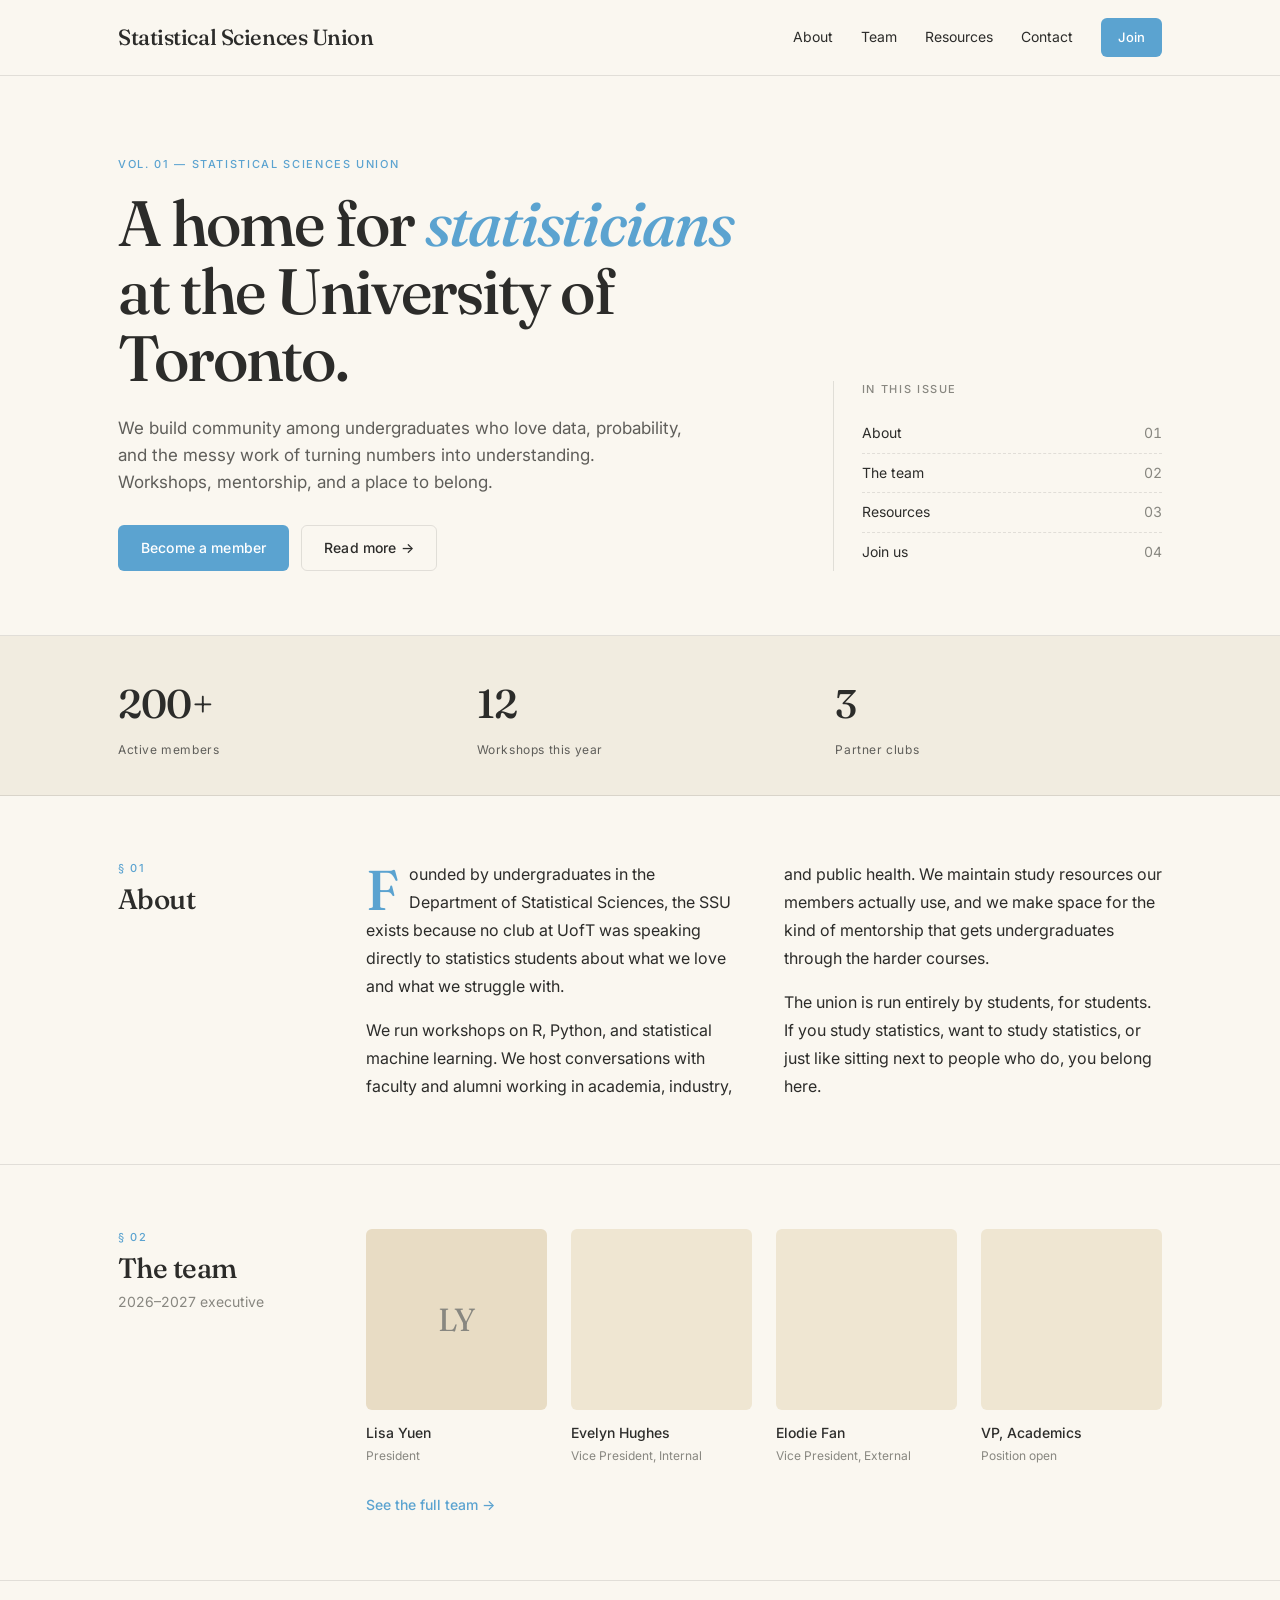
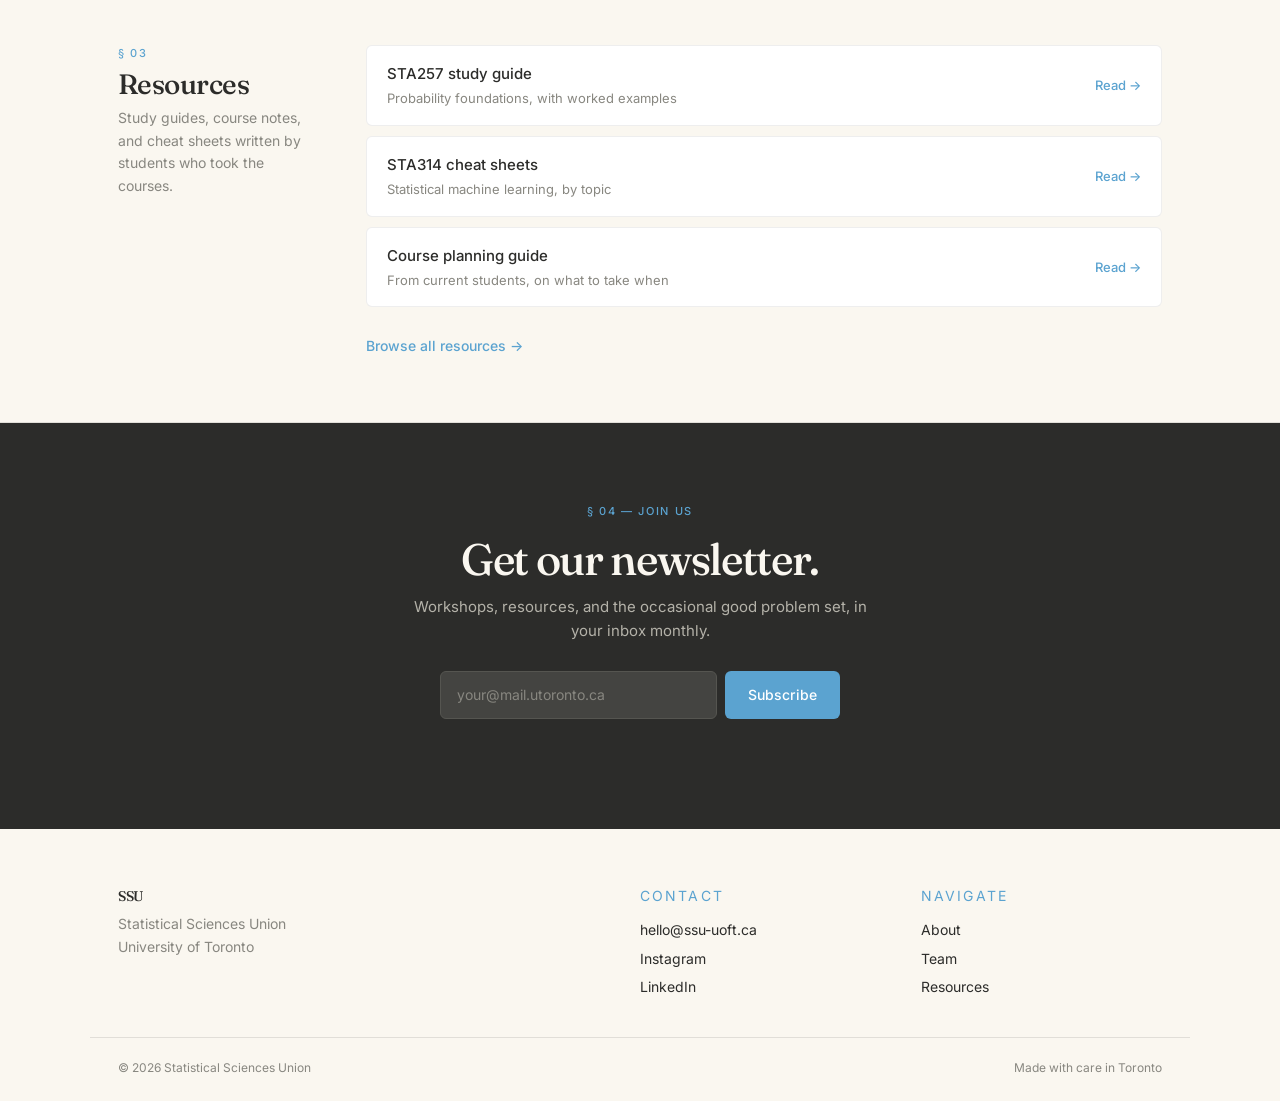
==== index.html @ 12950212 "Website layout draft" ====
<!DOCTYPE html>
<html lang="en">
<head>
  <meta charset="UTF-8" />
  <meta name="viewport" content="width=device-width, initial-scale=1.0" />
  <meta name="description" content="Statistical Sciences Union at the University of Toronto" />
  <title>SSU · Statistical Sciences Union at UofT</title>
  <link rel="preconnect" href="https://fonts.googleapis.com" />
  <link rel="preconnect" href="https://fonts.gstatic.com" crossorigin />
  <link href="https://fonts.googleapis.com/css2?family=Fraunces:opsz,wght,SOFT@9..144,400;9..144,500;9..144,400..500&family=Inter:wght@400;500&display=swap" rel="stylesheet" />
  <link rel="stylesheet" href="assets/css/main.css" />
</head>
<body>

  <header class="masthead">
    <div class="container masthead__inner">
      <a href="/" class="masthead__logo">
        <span class="logo-mark">Statistical Sciences Union</span>
      </a>
      <nav class="masthead__nav" aria-label="Primary">
        <a href="#about">About</a>
        <a href="pages/team.html">Team</a>
        <a href="pages/resources.html">Resources</a>
        <a href="#contact">Contact</a>
        <a href="#join" class="btn btn--primary">Join</a>
      </nav>
      <button class="masthead__menu" aria-label="Open menu" aria-expanded="false" id="menuToggle">
        <span></span><span></span><span></span>
      </button>
    </div>
  </header>

  <main>

    <section class="hero">
      <div class="container hero__inner">
        <div class="hero__main">
          <p class="eyebrow">Vol. 01 &mdash; Statistical Sciences Union</p>
          <h1 class="display">
            A home for <em>statisticians</em> at the University of Toronto.
          </h1>
          <p class="lede">
            We build community among undergraduates who love data, probability, and the messy work of turning numbers into understanding. Workshops, mentorship, and a place to belong.
          </p>
          <div class="hero__actions">
            <a href="#join" class="btn btn--primary">Become a member</a>
            <a href="#about" class="btn btn--ghost">Read more &rarr;</a>
          </div>
        </div>
        <aside class="hero__toc" aria-label="Table of contents">
          <p class="eyebrow eyebrow--muted">In this issue</p>
          <ol class="toc">
            <li><a href="#about"><span>About</span><span class="toc__num">01</span></a></li>
            <li><a href="pages/team.html"><span>The team</span><span class="toc__num">02</span></a></li>
            <li><a href="pages/resources.html"><span>Resources</span><span class="toc__num">03</span></a></li>
            <li><a href="#join"><span>Join us</span><span class="toc__num">04</span></a></li>
          </ol>
        </aside>
      </div>
    </section>

    <section class="stats">
      <div class="container stats__grid">
        <div class="stat">
          <p class="stat__num">200+</p>
          <p class="stat__label">Active members</p>
        </div>
        <div class="stat">
          <p class="stat__num">12</p>
          <p class="stat__label">Workshops this year</p>
        </div>
        <div class="stat">
          <p class="stat__num">3</p>
          <p class="stat__label">Partner clubs</p>
        </div>
      </div>
    </section>

    <section class="article" id="about">
      <div class="container article__grid">
        <header class="article__header">
          <p class="section-num">&sect; 01</p>
          <h2 class="section-title">About</h2>
        </header>
        <div class="article__body prose">
          <p class="dropcap">
            Founded by undergraduates in the Department of Statistical Sciences, the SSU exists because no club at UofT was speaking directly to statistics students about what we love and what we struggle with.
          </p>
          <p>
            We run workshops on R, Python, and statistical machine learning. We host conversations with faculty and alumni working in academia, industry, and public health. We maintain study resources our members actually use, and we make space for the kind of mentorship that gets undergraduates through the harder courses.
          </p>
          <p>
            The union is run entirely by students, for students. If you study statistics, want to study statistics, or just like sitting next to people who do, you belong here.
          </p>
        </div>
      </div>
    </section>

    <section class="article" id="team">
      <div class="container article__grid">
        <header class="article__header">
          <p class="section-num">&sect; 02</p>
          <h2 class="section-title">The team</h2>
          <p class="section-caption">2026&ndash;2027 executive</p>
        </header>
        <div class="article__body">
          <div class="team-grid">
            <figure class="member">
              <div class="member__portrait member__portrait--placeholder" aria-hidden="true">LY</div>
              <figcaption>
                <p class="member__name">Lisa Yuen</p>
                <p class="member__role">President</p>
              </figcaption>
            </figure>
            <figure class="member">
              <div class="member__portrait member__portrait--empty" aria-hidden="true"></div>
              <figcaption>
                <p class="member__name">Evelyn Hughes</p>
                <p class="member__role">Vice President, Internal</p>
              </figcaption>
            </figure>
            <figure class="member">
              <div class="member__portrait member__portrait--empty" aria-hidden="true"></div>
              <figcaption>
                <p class="member__name">Elodie Fan</p>
                <p class="member__role">Vice President, External</p>
              </figcaption>
            </figure>
            <figure class="member">
              <div class="member__portrait member__portrait--empty" aria-hidden="true"></div>
              <figcaption>
                <p class="member__name">VP, Academics</p>
                <p class="member__role">Position open</p>
              </figcaption>
            </figure>
          </div>
          <p class="see-all"><a href="pages/team.html">See the full team &rarr;</a></p>
        </div>
      </div>
    </section>

    <section class="article" id="resources">
      <div class="container article__grid">
        <header class="article__header">
          <p class="section-num">&sect; 03</p>
          <h2 class="section-title">Resources</h2>
          <p class="section-caption">Study guides, course notes, and cheat sheets written by students who took the courses.</p>
        </header>
        <div class="article__body">
          <ul class="resource-list">
            <li class="resource">
              <div>
                <p class="resource__title">STA257 study guide</p>
                <p class="resource__desc">Probability foundations, with worked examples</p>
              </div>
              <a href="#" class="resource__cta">Read &rarr;</a>
            </li>
            <li class="resource">
              <div>
                <p class="resource__title">STA314 cheat sheets</p>
                <p class="resource__desc">Statistical machine learning, by topic</p>
              </div>
              <a href="#" class="resource__cta">Read &rarr;</a>
            </li>
            <li class="resource">
              <div>
                <p class="resource__title">Course planning guide</p>
                <p class="resource__desc">From current students, on what to take when</p>
              </div>
              <a href="#" class="resource__cta">Read &rarr;</a>
            </li>
          </ul>
          <p class="see-all"><a href="pages/resources.html">Browse all resources &rarr;</a></p>
        </div>
      </div>
    </section>

    <section class="join" id="join">
      <div class="container join__inner">
        <p class="eyebrow eyebrow--accent">&sect; 04 &mdash; Join us</p>
        <h2 class="join__title">Get our newsletter.</h2>
        <p class="join__lede">
          Workshops, resources, and the occasional good problem set, in your inbox monthly.
        </p>
        <form class="join__form" id="joinForm" novalidate>
          <label for="email" class="sr-only">Email address</label>
          <input
            type="email"
            id="email"
            name="email"
            placeholder="your@mail.utoronto.ca"
            required
          />
          <button type="submit" class="btn btn--primary">Subscribe</button>
        </form>
        <p class="join__note" id="joinNote" role="status"></p>
      </div>
    </section>

  </main>

  <footer class="footer" id="contact">
    <div class="container footer__inner">
      <div class="footer__col">
        <p class="logo-mark logo-mark--footer">SSU</p>
        <p class="footer__about">
          Statistical Sciences Union<br />
          University of Toronto
        </p>
      </div>
      <div class="footer__col">
        <p class="footer__label">Contact</p>
        <p><a href="mailto:hello@ssu-uoft.ca">hello@ssu-uoft.ca</a></p>
        <p><a href="https://instagram.com">Instagram</a></p>
        <p><a href="https://linkedin.com">LinkedIn</a></p>
      </div>
      <div class="footer__col">
        <p class="footer__label">Navigate</p>
        <p><a href="#about">About</a></p>
        <p><a href="#team">Team</a></p>
        <p><a href="#resources">Resources</a></p>
      </div>
    </div>
    <div class="container footer__base">
      <span>&copy; 2026 Statistical Sciences Union</span>
      <span>Made with care in Toronto</span>
    </div>
  </footer>

  <script src="assets/js/main.js"></script>
</body>
</html>
---- assets/css/main.css ----
/* =========================================================
   SSU · Statistical Sciences Union
   Editorial design system
   ========================================================= */

/* ---------- Design tokens ---------- */
:root {
  /* Colors */
  --paper: #FAF7F0;
  --paper-warm: #F1ECE0;
  --ink: #2C2C2A;
  --ink-soft: #5F5E5A;
  --ink-mute: #888780;
  --rule: rgba(44, 44, 42, 0.12);
  --rule-soft: rgba(44, 44, 42, 0.08);
  --accent: #5BA3D0;
  --accent-deep: #2F7BAB;
  --card: #FFFFFF;

  /* Type */
  --font-serif: "Fraunces", "Iowan Old Style", Georgia, serif;
  --font-sans: "Inter", -apple-system, BlinkMacSystemFont, "Segoe UI", sans-serif;

  /* Layout */
  --container: 1100px;
  --container-pad: 28px;
  --radius: 6px;

  /* Motion */
  --ease: cubic-bezier(0.2, 0.7, 0.2, 1);
}

/* ---------- Reset ---------- */
*, *::before, *::after { box-sizing: border-box; }
html { scroll-behavior: smooth; }
body {
  margin: 0;
  font-family: var(--font-sans);
  font-size: 16px;
  line-height: 1.6;
  color: var(--ink);
  background: var(--paper);
  -webkit-font-smoothing: antialiased;
  text-rendering: optimizeLegibility;
}
img { max-width: 100%; display: block; }
a { color: inherit; text-decoration: none; }
button { font: inherit; cursor: pointer; }

.sr-only {
  position: absolute;
  width: 1px; height: 1px;
  padding: 0; margin: -1px;
  overflow: hidden;
  clip: rect(0, 0, 0, 0);
  border: 0;
}

/* ---------- Layout ---------- */
.container {
  max-width: var(--container);
  margin: 0 auto;
  padding: 0 var(--container-pad);
}

/* ---------- Typography ---------- */
h1, h2, h3 {
  font-family: var(--font-serif);
  font-weight: 500;
  letter-spacing: -0.02em;
  margin: 0;
  color: var(--ink);
}

.display {
  font-size: clamp(40px, 6vw, 64px);
  line-height: 1.05;
  letter-spacing: -0.03em;
  margin: 0 0 24px;
}
.display em {
  font-style: italic;
  color: var(--accent);
  font-feature-settings: "ss01";
}

.lede {
  font-size: 17px;
  line-height: 1.6;
  color: var(--ink-soft);
  max-width: 52ch;
  margin: 0 0 28px;
}

.eyebrow {
  font-family: var(--font-sans);
  font-size: 11px;
  font-weight: 500;
  letter-spacing: 0.15em;
  text-transform: uppercase;
  color: var(--accent);
  margin: 0 0 16px;
}
.eyebrow--muted { color: var(--ink-mute); }
.eyebrow--accent { color: var(--accent); }

.section-num {
  font-family: var(--font-sans);
  font-size: 11px;
  font-weight: 500;
  letter-spacing: 0.15em;
  text-transform: uppercase;
  color: var(--accent);
  margin: 0 0 6px;
}

.section-title {
  font-size: 28px;
  line-height: 1.1;
  margin: 0 0 8px;
}

.section-caption {
  font-size: 14px;
  color: var(--ink-mute);
  margin: 8px 0 0;
  max-width: 28ch;
}

/* ---------- Buttons ---------- */
.btn {
  display: inline-block;
  font-family: var(--font-sans);
  font-size: 14px;
  font-weight: 500;
  padding: 11px 22px;
  border-radius: var(--radius);
  transition: background 0.2s var(--ease), color 0.2s var(--ease), transform 0.2s var(--ease);
  border: 1px solid transparent;
  letter-spacing: 0.01em;
}
.btn--primary {
  background: var(--accent);
  color: #fff;
}
.btn--primary:hover { background: var(--accent-deep); }
.btn--ghost {
  background: transparent;
  color: var(--ink);
  border-color: var(--rule);
}
.btn--ghost:hover { background: var(--paper-warm); }

/* ---------- Masthead ---------- */
.masthead {
  position: sticky;
  top: 0;
  z-index: 50;
  background: var(--paper);
  border-bottom: 1px solid var(--rule);
  backdrop-filter: blur(6px);
}
.masthead__inner {
  display: flex;
  justify-content: space-between;
  align-items: center;
  padding-top: 18px;
  padding-bottom: 18px;
}
.masthead__logo {
  display: flex;
  align-items: baseline;
  gap: 10px;
}
.logo-mark {
  font-family: var(--font-serif);
  font-size: 22px;
  font-weight: 500;
  letter-spacing: -0.02em;
  color: var(--ink);
}
.logo-tag {
  font-size: 10px;
  letter-spacing: 0.2em;
  text-transform: uppercase;
  color: var(--ink-mute);
}
.masthead__nav {
  display: flex;
  align-items: center;
  gap: 28px;
  font-size: 14px;
}
.masthead__nav a:not(.btn) {
  position: relative;
  padding: 4px 0;
}
.masthead__nav a:not(.btn)::after {
  content: "";
  position: absolute;
  left: 0; right: 0; bottom: -2px;
  height: 1px;
  background: var(--accent);
  transform: scaleX(0);
  transform-origin: left;
  transition: transform 0.3s var(--ease);
}
.masthead__nav a:not(.btn):hover::after { transform: scaleX(1); }
.masthead__nav .btn { padding: 8px 16px; font-size: 13px; }

.masthead__menu {
  display: none;
  background: transparent;
  border: none;
  padding: 8px;
  flex-direction: column;
  gap: 5px;
}
.masthead__menu span {
  display: block;
  width: 22px; height: 1.5px;
  background: var(--ink);
}

/* ---------- Hero ---------- */
.hero {
  padding: 80px 0 64px;
  border-bottom: 1px solid var(--rule);
}
.hero__inner {
  display: grid;
  grid-template-columns: 2fr 1fr;
  gap: 56px;
  align-items: end;
}
.hero__actions {
  display: flex;
  gap: 12px;
  flex-wrap: wrap;
}
.hero__toc {
  border-left: 1px solid var(--rule);
  padding-left: 28px;
}
.toc {
  list-style: none;
  margin: 0; padding: 0;
  font-size: 14px;
}
.toc li a {
  display: flex;
  justify-content: space-between;
  padding: 8px 0;
  border-bottom: 1px dashed var(--rule);
  transition: color 0.2s var(--ease);
}
.toc li:last-child a { border-bottom: none; }
.toc li a:hover { color: var(--accent); }
.toc__num { color: var(--ink-mute); font-variant-numeric: tabular-nums; }

/* ---------- Stats strip ---------- */
.stats {
  background: var(--paper-warm);
  border-bottom: 1px solid var(--rule);
}
.stats__grid {
  display: grid;
  grid-template-columns: repeat(3, 1fr);
  gap: 32px;
  padding-top: 36px;
  padding-bottom: 36px;
}
.stat__num {
  font-family: var(--font-serif);
  font-size: 40px;
  font-weight: 500;
  margin: 0 0 4px;
  letter-spacing: -0.02em;
  color: var(--ink);
}
.stat__label {
  font-size: 12px;
  letter-spacing: 0.05em;
  color: var(--ink-soft);
  margin: 0;
}

/* ---------- Article sections ---------- */
.article {
  padding: 64px 0;
  border-bottom: 1px solid var(--rule);
}
.article__grid {
  display: grid;
  grid-template-columns: 200px 1fr;
  gap: 48px;
  align-items: start;
}
.article__header {
  position: sticky;
  top: 100px;
}

/* Prose */
.prose {
  font-size: 16px;
  line-height: 1.75;
  column-count: 2;
  column-gap: 40px;
}
.prose p { margin: 0 0 16px; }
.prose p:last-child { margin-bottom: 0; }
.dropcap::first-letter {
  font-family: var(--font-serif);
  font-size: 56px;
  line-height: 0.85;
  float: left;
  margin: 6px 10px 0 0;
  color: var(--accent);
  font-weight: 500;
}

/* ---------- Team ---------- */
.team-grid {
  display: grid;
  grid-template-columns: repeat(auto-fit, minmax(160px, 1fr));
  gap: 24px;
}
.member { margin: 0; }
.member__portrait {
  width: 100%;
  aspect-ratio: 1;
  background: #E8DCC4;
  border-radius: var(--radius);
  margin-bottom: 12px;
  display: flex;
  align-items: center;
  justify-content: center;
  font-family: var(--font-serif);
  font-size: 32px;
  color: var(--ink-mute);
  letter-spacing: -0.02em;
}
.member__portrait--empty { background: #EFE6D2; }
.member__name {
  font-size: 14px;
  font-weight: 500;
  margin: 0 0 2px;
  color: var(--ink);
}
.member__role {
  font-size: 12px;
  color: var(--ink-mute);
  margin: 0;
}

/* ---------- Resources ---------- */
.resource-list {
  list-style: none;
  margin: 0; padding: 0;
  display: grid;
  gap: 10px;
}
.resource {
  display: flex;
  justify-content: space-between;
  align-items: center;
  padding: 16px 20px;
  background: var(--card);
  border: 1px solid var(--rule-soft);
  border-radius: var(--radius);
  transition: border-color 0.2s var(--ease), transform 0.2s var(--ease);
}
.resource:hover {
  border-color: var(--rule);
  transform: translateX(2px);
}
.resource__title {
  font-size: 15px;
  font-weight: 500;
  margin: 0 0 2px;
  color: var(--ink);
}
.resource__desc {
  font-size: 13px;
  color: var(--ink-mute);
  margin: 0;
}
.resource__cta {
  font-size: 13px;
  color: var(--accent);
  font-weight: 500;
  white-space: nowrap;
  margin-left: 16px;
}

/* ---------- Join / Newsletter ---------- */
.join {
  background: var(--ink);
  color: var(--paper);
  padding: 80px 0;
  text-align: center;
}
.join__inner { max-width: 520px; margin: 0 auto; padding: 0 var(--container-pad); }
.join__title {
  font-size: 44px;
  line-height: 1.05;
  margin: 0 0 12px;
  color: var(--paper);
  letter-spacing: -0.03em;
}
.join__lede {
  font-size: 15px;
  color: #B4B2A9;
  margin: 0 0 28px;
}
.join__form {
  display: flex;
  gap: 8px;
  max-width: 400px;
  margin: 0 auto;
}
.join__form input {
  flex: 1;
  background: #444441;
  border: 1px solid #555550;
  color: var(--paper);
  padding: 12px 16px;
  border-radius: var(--radius);
  font: inherit;
  font-size: 14px;
  outline: none;
  transition: border-color 0.2s var(--ease);
}
.join__form input:focus { border-color: var(--accent); }
.join__form input::placeholder { color: var(--ink-mute); }
.join__note {
  font-size: 13px;
  color: #B4B2A9;
  margin: 12px 0 0;
  min-height: 18px;
}
.join__note.is-success { color: #97C459; }
.join__note.is-error { color: #F09595; }

/* ---------- Footer ---------- */
.footer {
  background: var(--paper);
  padding: 56px 0 24px;
}
.footer__inner {
  display: grid;
  grid-template-columns: 2fr 1fr 1fr;
  gap: 40px;
  padding-bottom: 32px;
  border-bottom: 1px solid var(--rule);
}
.footer__col p { margin: 0 0 6px; font-size: 14px; }
.footer__col a:hover { color: var(--accent); }
.footer__about { color: var(--ink-mute); font-size: 13px; line-height: 1.6; }
.footer__label {
  font-size: 11px;
  letter-spacing: 0.15em;
  text-transform: uppercase;
  color: var(--accent);
  margin: 0 0 12px !important;
}
.logo-mark--footer { font-size: 28px; margin-bottom: 8px; }
.footer__base {
  padding-top: 20px;
  display: flex;
  justify-content: space-between;
  font-size: 12px;
  color: var(--ink-mute);
}

/* ---------- Sub-page header ---------- */
.page-header {
  padding: 72px 0 56px;
  border-bottom: 1px solid var(--rule);
}
.page-header .display { max-width: 18ch; }
.page-header .lede { max-width: 60ch; }

/* ---------- See-all link ---------- */
.see-all {
  margin: 28px 0 0;
  font-size: 14px;
}
.see-all a {
  color: var(--accent);
  font-weight: 500;
  border-bottom: 1px solid transparent;
  transition: border-color 0.2s var(--ease);
}
.see-all a:hover { border-bottom-color: var(--accent); }

/* ---------- Resource sections (sub-page) ---------- */
.resource-section {
  margin-bottom: 48px;
}
.resource-section:last-child { margin-bottom: 0; }
.resource-section .section-title {
  margin-bottom: 20px;
  font-size: 22px;
}

/* ---------- Team grid (large on sub-page) ---------- */
.team-grid--large {
  grid-template-columns: repeat(auto-fit, minmax(220px, 1fr));
  gap: 32px;
}
.member__bio {
  font-size: 13px;
  color: var(--ink-soft);
  line-height: 1.55;
  margin: 8px 0 0;
}

/* ---------- CTA section ---------- */
.cta-section {
  background: var(--paper-warm);
  padding: 64px 0;
  text-align: center;
  border-top: 1px solid var(--rule);
}
.cta-section__inner { max-width: 520px; margin: 0 auto; }
.cta-section .section-title { margin-bottom: 12px; }
.cta-section .lede { margin: 0 auto 24px; }

/* =========================================================
   Responsive
   ========================================================= */
@media (max-width: 860px) {
  .hero { padding: 56px 0 40px; }
  .hero__inner {
    grid-template-columns: 1fr;
    gap: 40px;
  }
  .hero__toc {
    border-left: none;
    border-top: 1px solid var(--rule);
    padding-left: 0;
    padding-top: 24px;
  }
  .article__grid {
    grid-template-columns: 1fr;
    gap: 24px;
  }
  .article__header { position: static; }
  .prose { column-count: 1; }
  .stats__grid { grid-template-columns: repeat(3, 1fr); gap: 16px; }
  .stat__num { font-size: 32px; }
  .footer__inner { grid-template-columns: 1fr 1fr; }
}

@media (max-width: 640px) {
  :root { --container-pad: 20px; }
  .masthead__nav { display: none; }
  .masthead__menu { display: flex; }
  .masthead__nav.is-open {
    display: flex;
    position: absolute;
    top: 100%; left: 0; right: 0;
    flex-direction: column;
    background: var(--paper);
    border-bottom: 1px solid var(--rule);
    padding: 16px var(--container-pad);
    gap: 14px;
    align-items: flex-start;
  }
  .display { font-size: 38px; }
  .join__title { font-size: 32px; }
  .join__form { flex-direction: column; }
  .stats__grid { grid-template-columns: 1fr; gap: 20px; text-align: left; }
  .footer__inner { grid-template-columns: 1fr; gap: 28px; }
  .footer__base { flex-direction: column; gap: 6px; }
  .resource { flex-direction: column; align-items: flex-start; gap: 8px; }
  .resource__cta { margin-left: 0; }
}
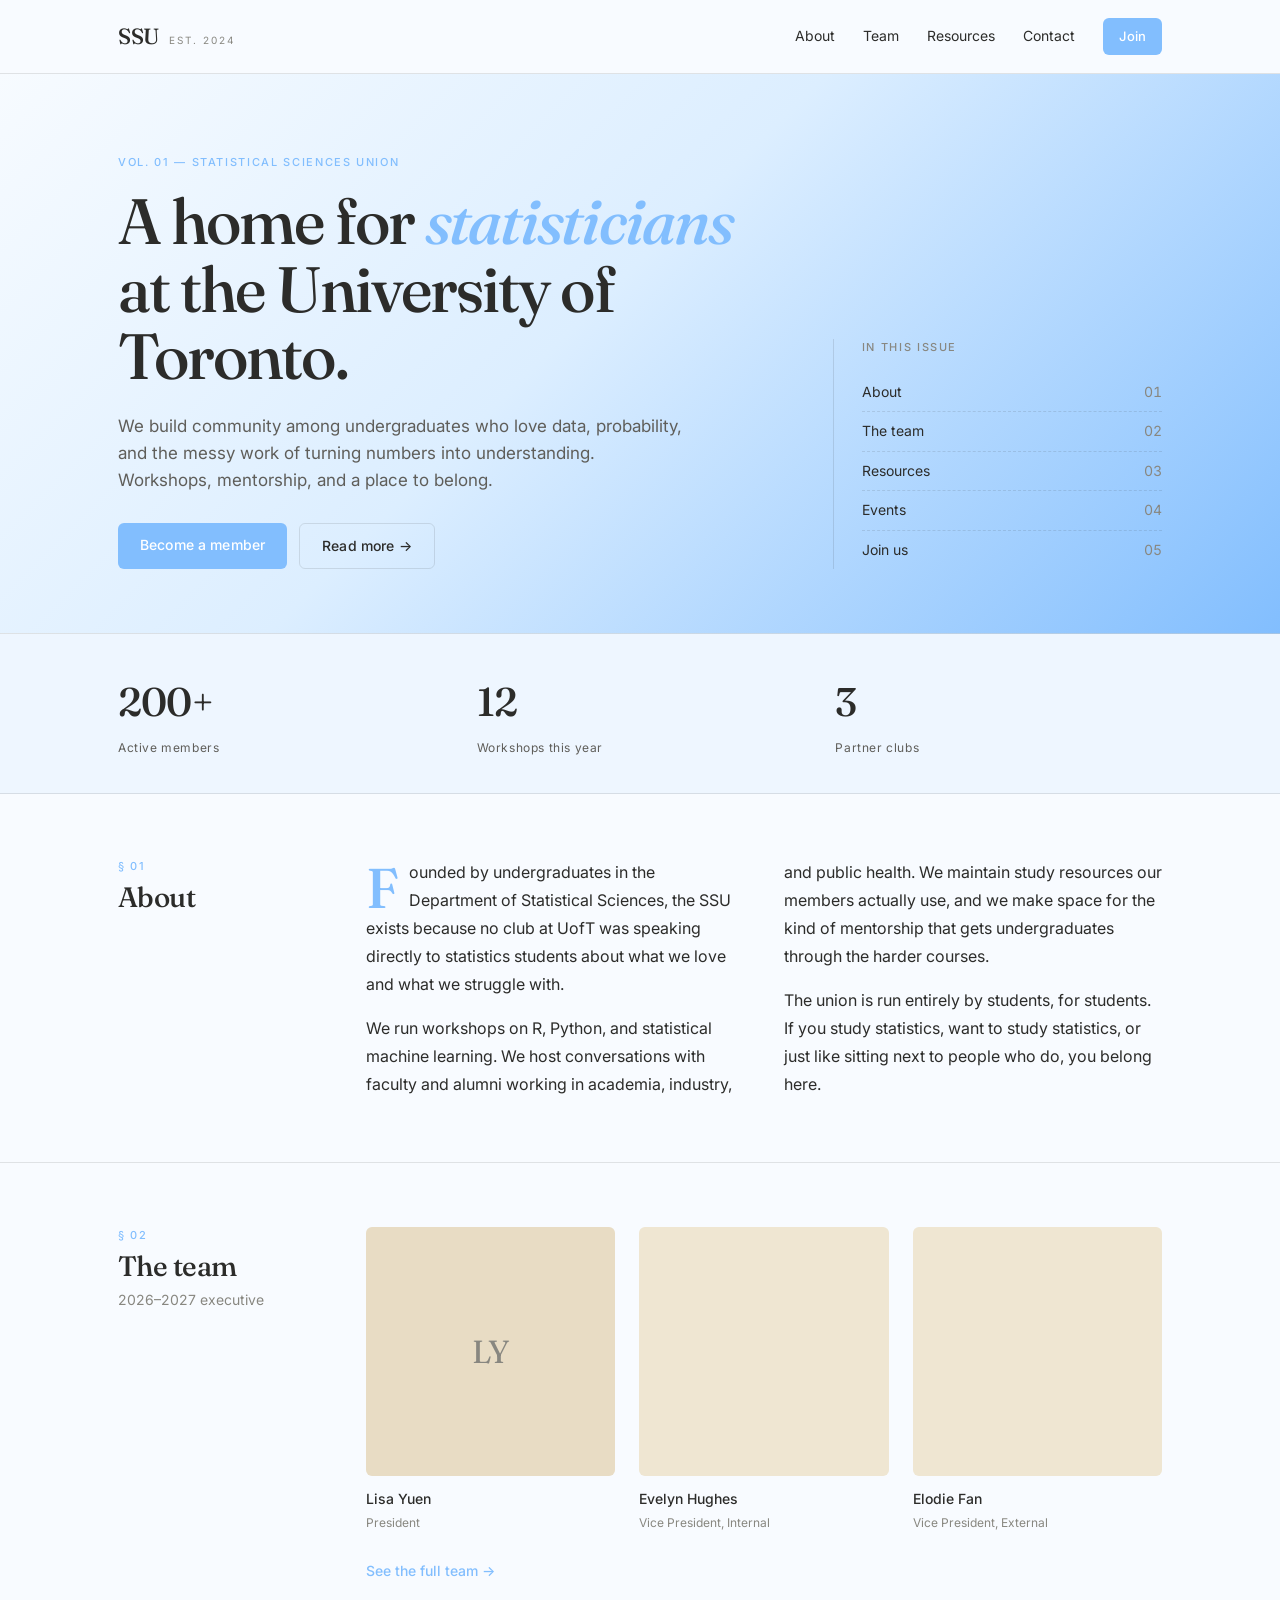
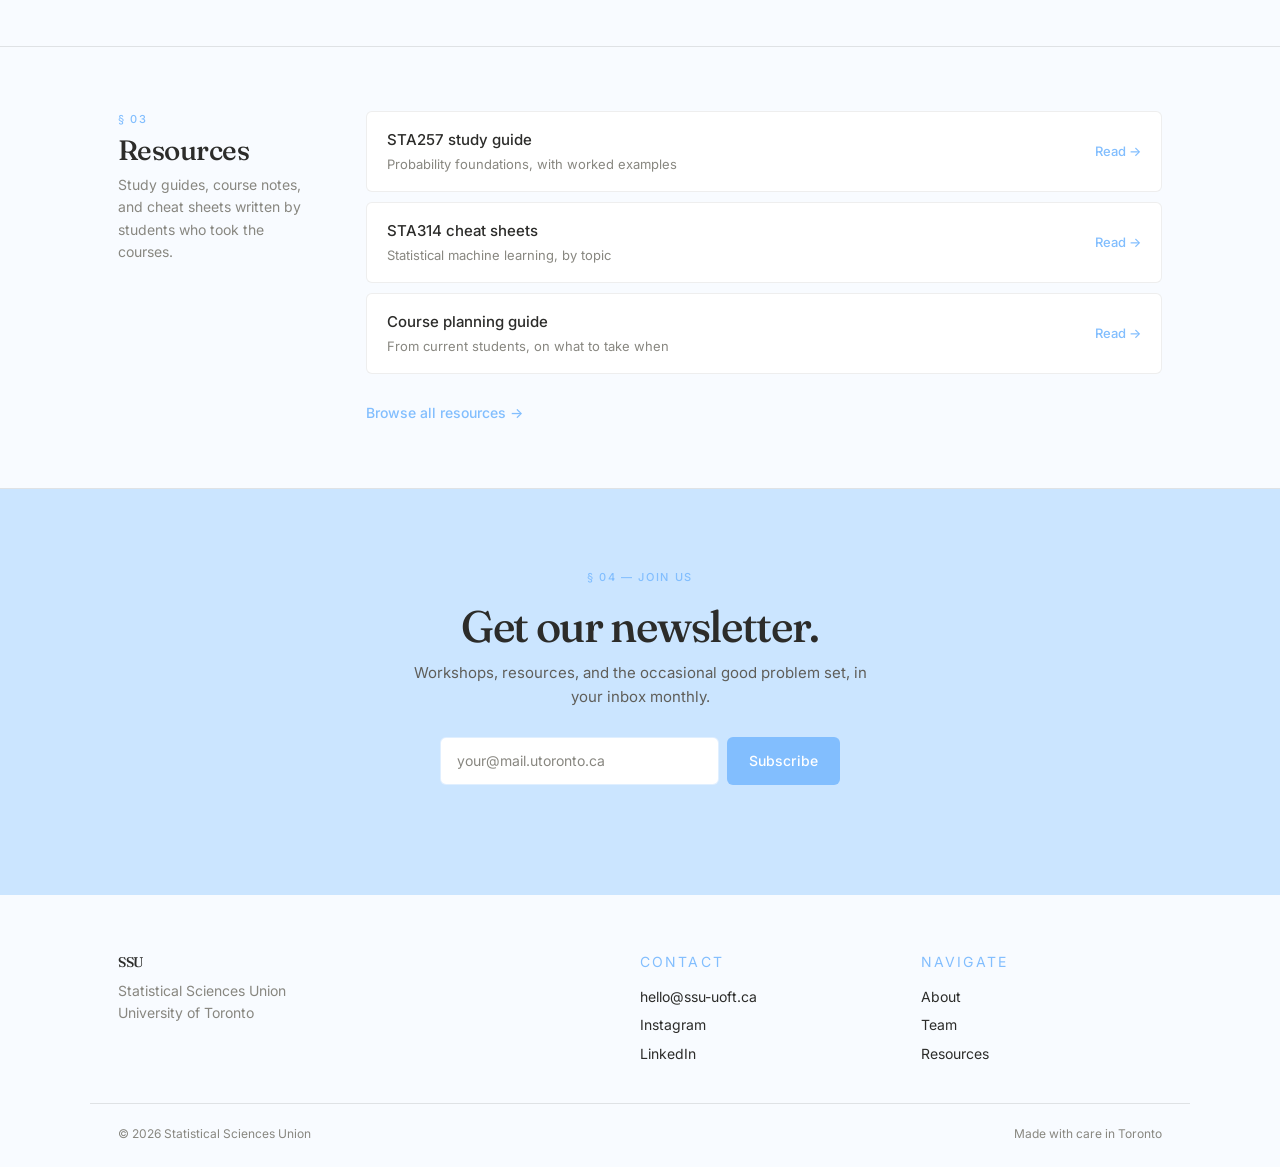
==== commit b16b65f8: "updated teams.html with role bios, refactored member grid generation, refactored masthead/footer cod" ====
--- a/index.html
+++ b/index.html
@@ -12,25 +12,12 @@
 </head>
 <body>
 
-  <header class="masthead">
-    <div class="container masthead__inner">
-      <a href="/" class="masthead__logo">
-        <span class="logo-mark">Statistical Sciences Union</span>
-      </a>
-      <nav class="masthead__nav" aria-label="Primary">
-        <a href="#about">About</a>
-        <a href="pages/team.html">Team</a>
-        <a href="pages/resources.html">Resources</a>
-        <a href="#contact">Contact</a>
-        <a href="#join" class="btn btn--primary">Join</a>
-      </nav>
-      <button class="masthead__menu" aria-label="Open menu" aria-expanded="false" id="menuToggle">
-        <span></span><span></span><span></span>
-      </button>
-    </div>
-  </header>
+
+  <div id="masthead"></div>
+
 
   <main>
+
 
     <section class="hero">
       <div class="container hero__inner">
@@ -53,11 +40,13 @@
             <li><a href="#about"><span>About</span><span class="toc__num">01</span></a></li>
             <li><a href="pages/team.html"><span>The team</span><span class="toc__num">02</span></a></li>
             <li><a href="pages/resources.html"><span>Resources</span><span class="toc__num">03</span></a></li>
-            <li><a href="#join"><span>Join us</span><span class="toc__num">04</span></a></li>
+            <li><a href="pages/events.html"><span>Events</span><span class="toc__num">04</span></a></li>
+            <li><a href="#join"><span>Join us</span><span class="toc__num">05</span></a></li>
           </ol>
         </aside>
       </div>
     </section>
+
 
     <section class="stats">
       <div class="container stats__grid">
@@ -75,6 +64,7 @@
         </div>
       </div>
     </section>
+
 
     <section class="article" id="about">
       <div class="container article__grid">
@@ -95,6 +85,7 @@
         </div>
       </div>
     </section>
+
 
     <section class="article" id="team">
       <div class="container article__grid">
@@ -126,18 +117,12 @@
                 <p class="member__role">Vice President, External</p>
               </figcaption>
             </figure>
-            <figure class="member">
-              <div class="member__portrait member__portrait--empty" aria-hidden="true"></div>
-              <figcaption>
-                <p class="member__name">VP, Academics</p>
-                <p class="member__role">Position open</p>
-              </figcaption>
-            </figure>
           </div>
           <p class="see-all"><a href="pages/team.html">See the full team &rarr;</a></p>
         </div>
       </div>
     </section>
+
 
     <section class="article" id="resources">
       <div class="container article__grid">
@@ -175,6 +160,7 @@
       </div>
     </section>
 
+
     <section class="join" id="join">
       <div class="container join__inner">
         <p class="eyebrow eyebrow--accent">&sect; 04 &mdash; Join us</p>
@@ -197,36 +183,14 @@
       </div>
     </section>
 
+
   </main>
 
-  <footer class="footer" id="contact">
-    <div class="container footer__inner">
-      <div class="footer__col">
-        <p class="logo-mark logo-mark--footer">SSU</p>
-        <p class="footer__about">
-          Statistical Sciences Union<br />
-          University of Toronto
-        </p>
-      </div>
-      <div class="footer__col">
-        <p class="footer__label">Contact</p>
-        <p><a href="mailto:hello@ssu-uoft.ca">hello@ssu-uoft.ca</a></p>
-        <p><a href="https://instagram.com">Instagram</a></p>
-        <p><a href="https://linkedin.com">LinkedIn</a></p>
-      </div>
-      <div class="footer__col">
-        <p class="footer__label">Navigate</p>
-        <p><a href="#about">About</a></p>
-        <p><a href="#team">Team</a></p>
-        <p><a href="#resources">Resources</a></p>
-      </div>
-    </div>
-    <div class="container footer__base">
-      <span>&copy; 2026 Statistical Sciences Union</span>
-      <span>Made with care in Toronto</span>
-    </div>
-  </footer>
 
+  <div id="footer"></div>
+
+
+  <script src="assets/js/header_footer.js"></script>
   <script src="assets/js/main.js"></script>
 </body>
-</html>
+</html>
--- a/assets/css/main.css
+++ b/assets/css/main.css
@@ -6,15 +6,15 @@
 /* ---------- Design tokens ---------- */
 :root {
   /* Colors */
-  --paper: #FAF7F0;
-  --paper-warm: #F1ECE0;
+  --paper: #F8FBFF;
+  --paper-warm: #EEF6FF;
   --ink: #2C2C2A;
   --ink-soft: #5F5E5A;
   --ink-mute: #888780;
   --rule: rgba(44, 44, 42, 0.12);
   --rule-soft: rgba(44, 44, 42, 0.08);
-  --accent: #5BA3D0;
-  --accent-deep: #2F7BAB;
+  --accent: #82BEFE;
+  --accent-deep: #5FA8F5;
   --card: #FFFFFF;
 
   /* Type */
@@ -140,10 +140,13 @@
   letter-spacing: 0.01em;
 }
 .btn--primary {
-  background: var(--accent);
-  color: #fff;
-}
-.btn--primary:hover { background: var(--accent-deep); }
+  background: #82BEFE;
+  color: white;
+  border: none;
+}
+.btn--primary:hover {
+  background: #6FB2FF;
+}
 .btn--ghost {
   background: transparent;
   color: var(--ink);
@@ -224,6 +227,12 @@
 
 /* ---------- Hero ---------- */
 .hero {
+  background: linear-gradient(
+    135deg,
+    #F7FBFF 0%,
+    #DCEEFF 45%,
+    #82BEFE 100%
+  );
   padding: 80px 0 64px;
   border-bottom: 1px solid var(--rule);
 }
@@ -396,8 +405,8 @@
 
 /* ---------- Join / Newsletter ---------- */
 .join {
-  background: var(--ink);
-  color: var(--paper);
+  background: #CBE5FF;
+  color: var(--ink);
   padding: 80px 0;
   text-align: center;
 }
@@ -406,12 +415,12 @@
   font-size: 44px;
   line-height: 1.05;
   margin: 0 0 12px;
-  color: var(--paper);
+  color: var(--ink);
   letter-spacing: -0.03em;
 }
 .join__lede {
   font-size: 15px;
-  color: #B4B2A9;
+  color: var(--ink-soft);
   margin: 0 0 28px;
 }
 .join__form {
@@ -422,9 +431,9 @@
 }
 .join__form input {
   flex: 1;
-  background: #444441;
-  border: 1px solid #555550;
-  color: var(--paper);
+  background: white;
+  border: 1px solid rgba(130, 190, 254, 0.25);
+  color: var(--ink);
   padding: 12px 16px;
   border-radius: var(--radius);
   font: inherit;
@@ -436,7 +445,7 @@
 .join__form input::placeholder { color: var(--ink-mute); }
 .join__note {
   font-size: 13px;
-  color: #B4B2A9;
+  color: var(--ink-soft);
   margin: 12px 0 0;
   min-height: 18px;
 }
@@ -476,6 +485,12 @@
 
 /* ---------- Sub-page header ---------- */
 .page-header {
+  background: linear-gradient(
+    135deg,
+    #F7FBFF 0%,
+    #DCEEFF 45%,
+    #82BEFE 100%
+  );
   padding: 72px 0 56px;
   border-bottom: 1px solid var(--rule);
 }
@@ -519,10 +534,10 @@
 
 /* ---------- CTA section ---------- */
 .cta-section {
-  background: var(--paper-warm);
-  padding: 64px 0;
+  background: #CBE5FF;
+  color: var(--ink);
+  padding: 80px 0;
   text-align: center;
-  border-top: 1px solid var(--rule);
 }
 .cta-section__inner { max-width: 520px; margin: 0 auto; }
 .cta-section .section-title { margin-bottom: 12px; }
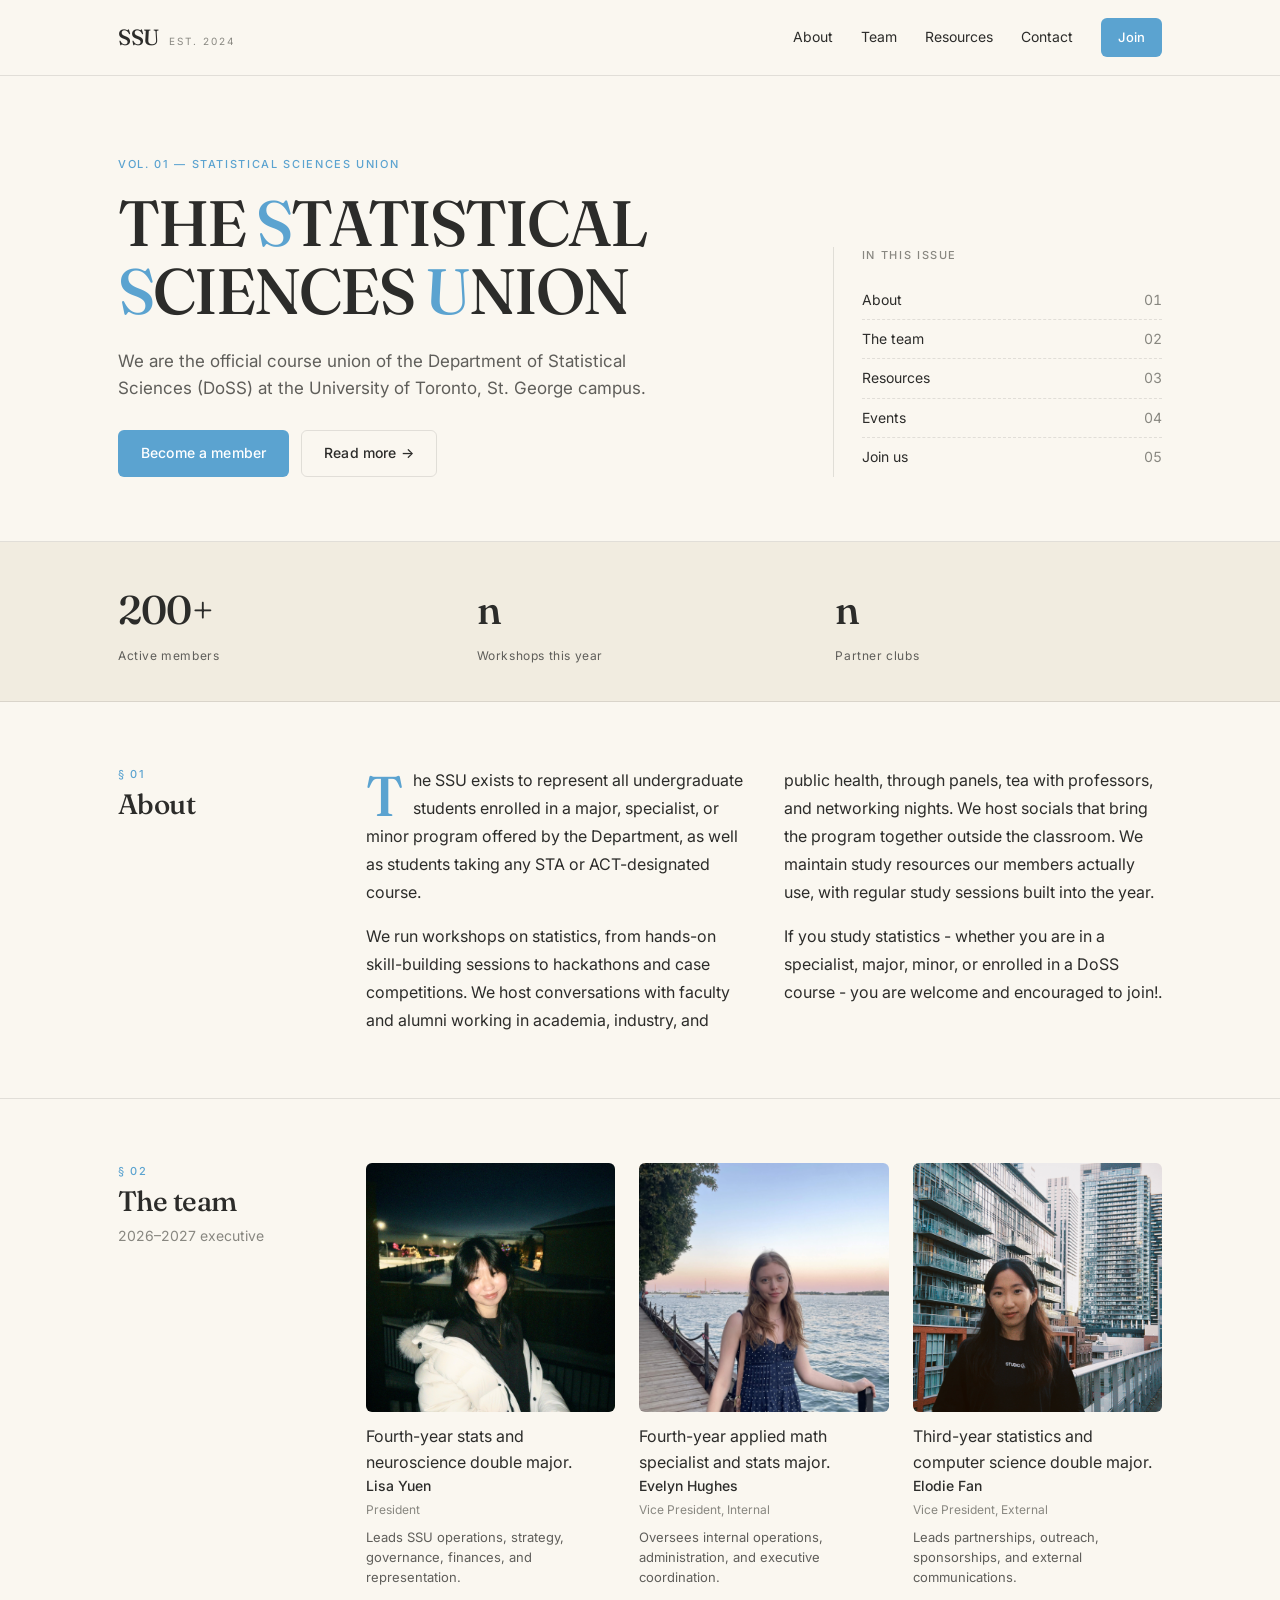
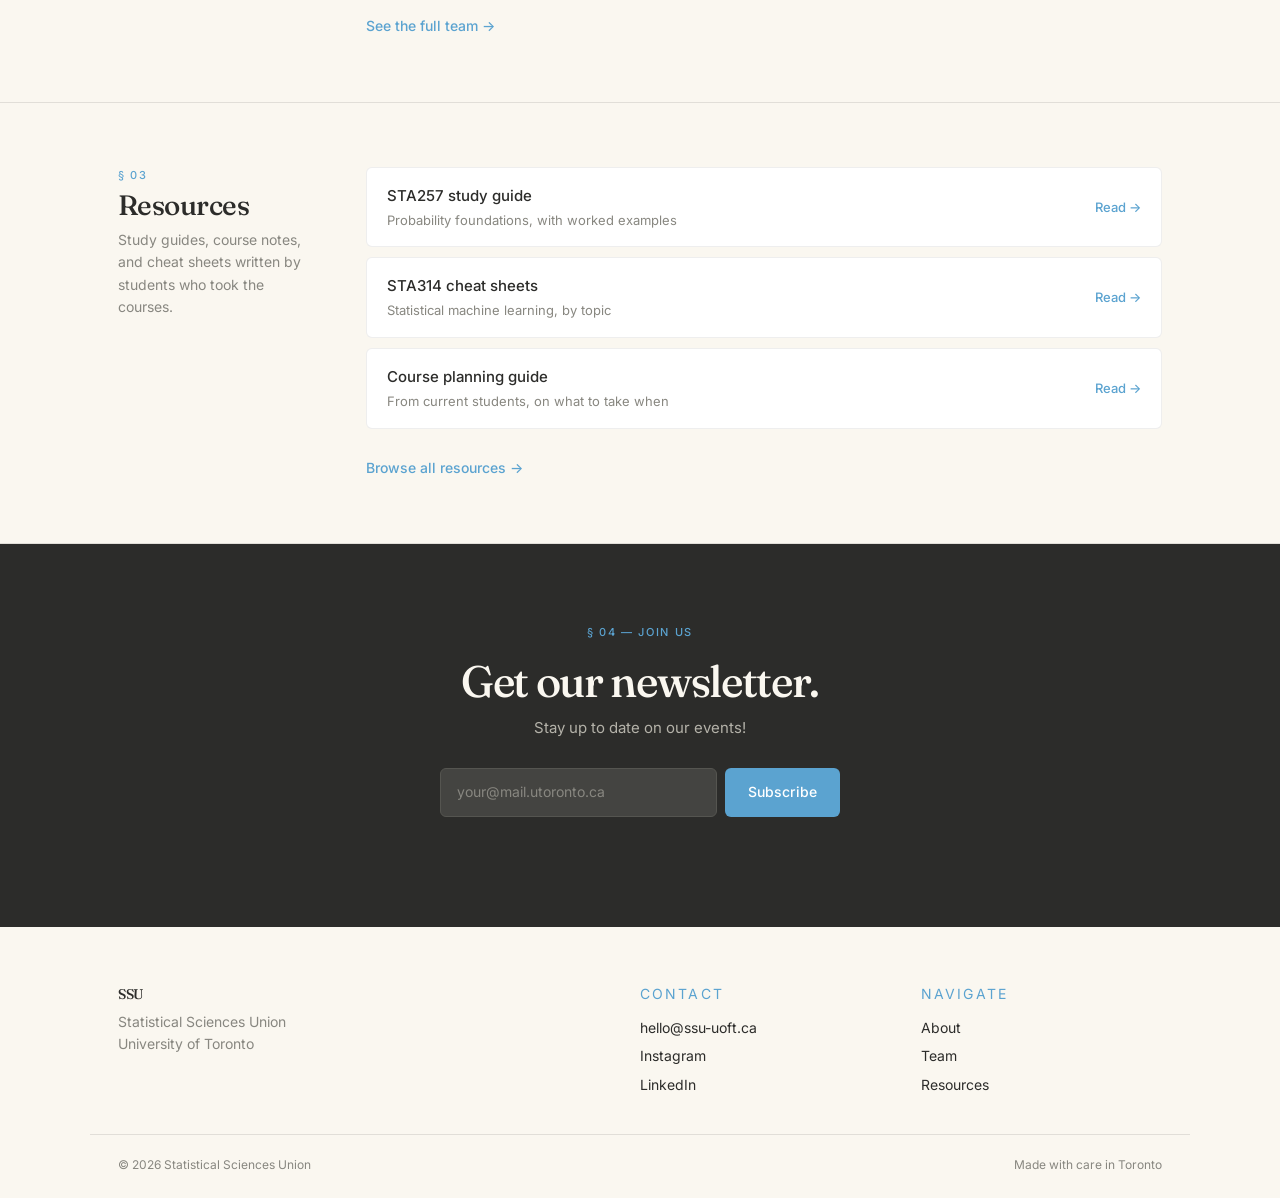
==== commit 674a94d2: "fixed profiles on front page, rewrote some text" ====
--- a/index.html
+++ b/index.html
@@ -24,10 +24,10 @@
         <div class="hero__main">
           <p class="eyebrow">Vol. 01 &mdash; Statistical Sciences Union</p>
           <h1 class="display">
-            A home for <em>statisticians</em> at the University of Toronto.
+            THE <b>S</b>TATISTICAL <b>S</b>CIENCES <b>U</b>NION
           </h1>
           <p class="lede">
-            We build community among undergraduates who love data, probability, and the messy work of turning numbers into understanding. Workshops, mentorship, and a place to belong.
+             We are the official course union of the Department of Statistical Sciences (DoSS) at the University of Toronto, St. George campus. 
           </p>
           <div class="hero__actions">
             <a href="#join" class="btn btn--primary">Become a member</a>
@@ -55,11 +55,11 @@
           <p class="stat__label">Active members</p>
         </div>
         <div class="stat">
-          <p class="stat__num">12</p>
+          <p class="stat__num">n</p>
           <p class="stat__label">Workshops this year</p>
         </div>
         <div class="stat">
-          <p class="stat__num">3</p>
+          <p class="stat__num">n</p>
           <p class="stat__label">Partner clubs</p>
         </div>
       </div>
@@ -74,13 +74,13 @@
         </header>
         <div class="article__body prose">
           <p class="dropcap">
-            Founded by undergraduates in the Department of Statistical Sciences, the SSU exists because no club at UofT was speaking directly to statistics students about what we love and what we struggle with.
+            The SSU exists to represent all undergraduate students enrolled in a major, specialist, or minor program offered by the Department, as well as students taking any STA or ACT-designated course.
           </p>
           <p>
-            We run workshops on R, Python, and statistical machine learning. We host conversations with faculty and alumni working in academia, industry, and public health. We maintain study resources our members actually use, and we make space for the kind of mentorship that gets undergraduates through the harder courses.
+            We run workshops on statistics, from hands-on skill-building sessions to hackathons and case competitions. We host conversations with faculty and alumni working in academia, industry, and public health, through panels, tea with professors, and networking nights. We host socials that bring the program together outside the classroom. We maintain study resources our members actually use, with regular study sessions built into the year. 
           </p>
           <p>
-            The union is run entirely by students, for students. If you study statistics, want to study statistics, or just like sitting next to people who do, you belong here.
+            If you study statistics - whether you are in a specialist, major, minor, or enrolled in a DoSS course - you are welcome and encouraged to join!.
           </p>
         </div>
       </div>
@@ -95,29 +95,7 @@
           <p class="section-caption">2026&ndash;2027 executive</p>
         </header>
         <div class="article__body">
-          <div class="team-grid">
-            <figure class="member">
-              <div class="member__portrait member__portrait--placeholder" aria-hidden="true">LY</div>
-              <figcaption>
-                <p class="member__name">Lisa Yuen</p>
-                <p class="member__role">President</p>
-              </figcaption>
-            </figure>
-            <figure class="member">
-              <div class="member__portrait member__portrait--empty" aria-hidden="true"></div>
-              <figcaption>
-                <p class="member__name">Evelyn Hughes</p>
-                <p class="member__role">Vice President, Internal</p>
-              </figcaption>
-            </figure>
-            <figure class="member">
-              <div class="member__portrait member__portrait--empty" aria-hidden="true"></div>
-              <figcaption>
-                <p class="member__name">Elodie Fan</p>
-                <p class="member__role">Vice President, External</p>
-              </figcaption>
-            </figure>
-          </div>
+          <div id="teamGrid" class="team-grid" data-names="Lisa Yuen, Evelyn Hughes, Elodie Fan"></div>
           <p class="see-all"><a href="pages/team.html">See the full team &rarr;</a></p>
         </div>
       </div>
@@ -166,7 +144,7 @@
         <p class="eyebrow eyebrow--accent">&sect; 04 &mdash; Join us</p>
         <h2 class="join__title">Get our newsletter.</h2>
         <p class="join__lede">
-          Workshops, resources, and the occasional good problem set, in your inbox monthly.
+          Stay up to date on our events!
         </p>
         <form class="join__form" id="joinForm" novalidate>
           <label for="email" class="sr-only">Email address</label>
@@ -183,14 +161,12 @@
       </div>
     </section>
 
-
   </main>
-
 
   <div id="footer"></div>
 
-
   <script src="assets/js/header_footer.js"></script>
   <script src="assets/js/main.js"></script>
+  <script src="assets/js/team.js"></script>
 </body>
 </html>
--- a/assets/css/main.css
+++ b/assets/css/main.css
@@ -6,15 +6,15 @@
 /* ---------- Design tokens ---------- */
 :root {
   /* Colors */
-  --paper: #F8FBFF;
-  --paper-warm: #EEF6FF;
+  --paper: #FAF7F0;
+  --paper-warm: #F1ECE0;
   --ink: #2C2C2A;
   --ink-soft: #5F5E5A;
   --ink-mute: #888780;
   --rule: rgba(44, 44, 42, 0.12);
   --rule-soft: rgba(44, 44, 42, 0.08);
-  --accent: #82BEFE;
-  --accent-deep: #5FA8F5;
+  --accent: #5BA3D0;
+  --accent-deep: #2F7BAB;
   --card: #FFFFFF;
 
   /* Type */
@@ -84,6 +84,12 @@
   font-feature-settings: "ss01";
 }
 
+.display b {
+  font-weight: 500;
+  color: var(--accent);
+  font-feature-settings: "ss01";
+}
+
 .lede {
   font-size: 17px;
   line-height: 1.6;
@@ -140,13 +146,10 @@
   letter-spacing: 0.01em;
 }
 .btn--primary {
-  background: #82BEFE;
-  color: white;
-  border: none;
-}
-.btn--primary:hover {
-  background: #6FB2FF;
-}
+  background: var(--accent);
+  color: #fff;
+}
+.btn--primary:hover { background: var(--accent-deep); }
 .btn--ghost {
   background: transparent;
   color: var(--ink);
@@ -227,12 +230,6 @@
 
 /* ---------- Hero ---------- */
 .hero {
-  background: linear-gradient(
-    135deg,
-    #F7FBFF 0%,
-    #DCEEFF 45%,
-    #82BEFE 100%
-  );
   padding: 80px 0 64px;
   border-bottom: 1px solid var(--rule);
 }
@@ -405,8 +402,8 @@
 
 /* ---------- Join / Newsletter ---------- */
 .join {
-  background: #CBE5FF;
-  color: var(--ink);
+  background: var(--ink);
+  color: var(--paper);
   padding: 80px 0;
   text-align: center;
 }
@@ -415,12 +412,12 @@
   font-size: 44px;
   line-height: 1.05;
   margin: 0 0 12px;
-  color: var(--ink);
+  color: var(--paper);
   letter-spacing: -0.03em;
 }
 .join__lede {
   font-size: 15px;
-  color: var(--ink-soft);
+  color: #B4B2A9;
   margin: 0 0 28px;
 }
 .join__form {
@@ -431,9 +428,9 @@
 }
 .join__form input {
   flex: 1;
-  background: white;
-  border: 1px solid rgba(130, 190, 254, 0.25);
-  color: var(--ink);
+  background: #444441;
+  border: 1px solid #555550;
+  color: var(--paper);
   padding: 12px 16px;
   border-radius: var(--radius);
   font: inherit;
@@ -445,7 +442,7 @@
 .join__form input::placeholder { color: var(--ink-mute); }
 .join__note {
   font-size: 13px;
-  color: var(--ink-soft);
+  color: #B4B2A9;
   margin: 12px 0 0;
   min-height: 18px;
 }
@@ -485,12 +482,6 @@
 
 /* ---------- Sub-page header ---------- */
 .page-header {
-  background: linear-gradient(
-    135deg,
-    #F7FBFF 0%,
-    #DCEEFF 45%,
-    #82BEFE 100%
-  );
   padding: 72px 0 56px;
   border-bottom: 1px solid var(--rule);
 }
@@ -534,10 +525,10 @@
 
 /* ---------- CTA section ---------- */
 .cta-section {
-  background: #CBE5FF;
-  color: var(--ink);
-  padding: 80px 0;
+  background: var(--paper-warm);
+  padding: 64px 0;
   text-align: center;
+  border-top: 1px solid var(--rule);
 }
 .cta-section__inner { max-width: 520px; margin: 0 auto; }
 .cta-section .section-title { margin-bottom: 12px; }
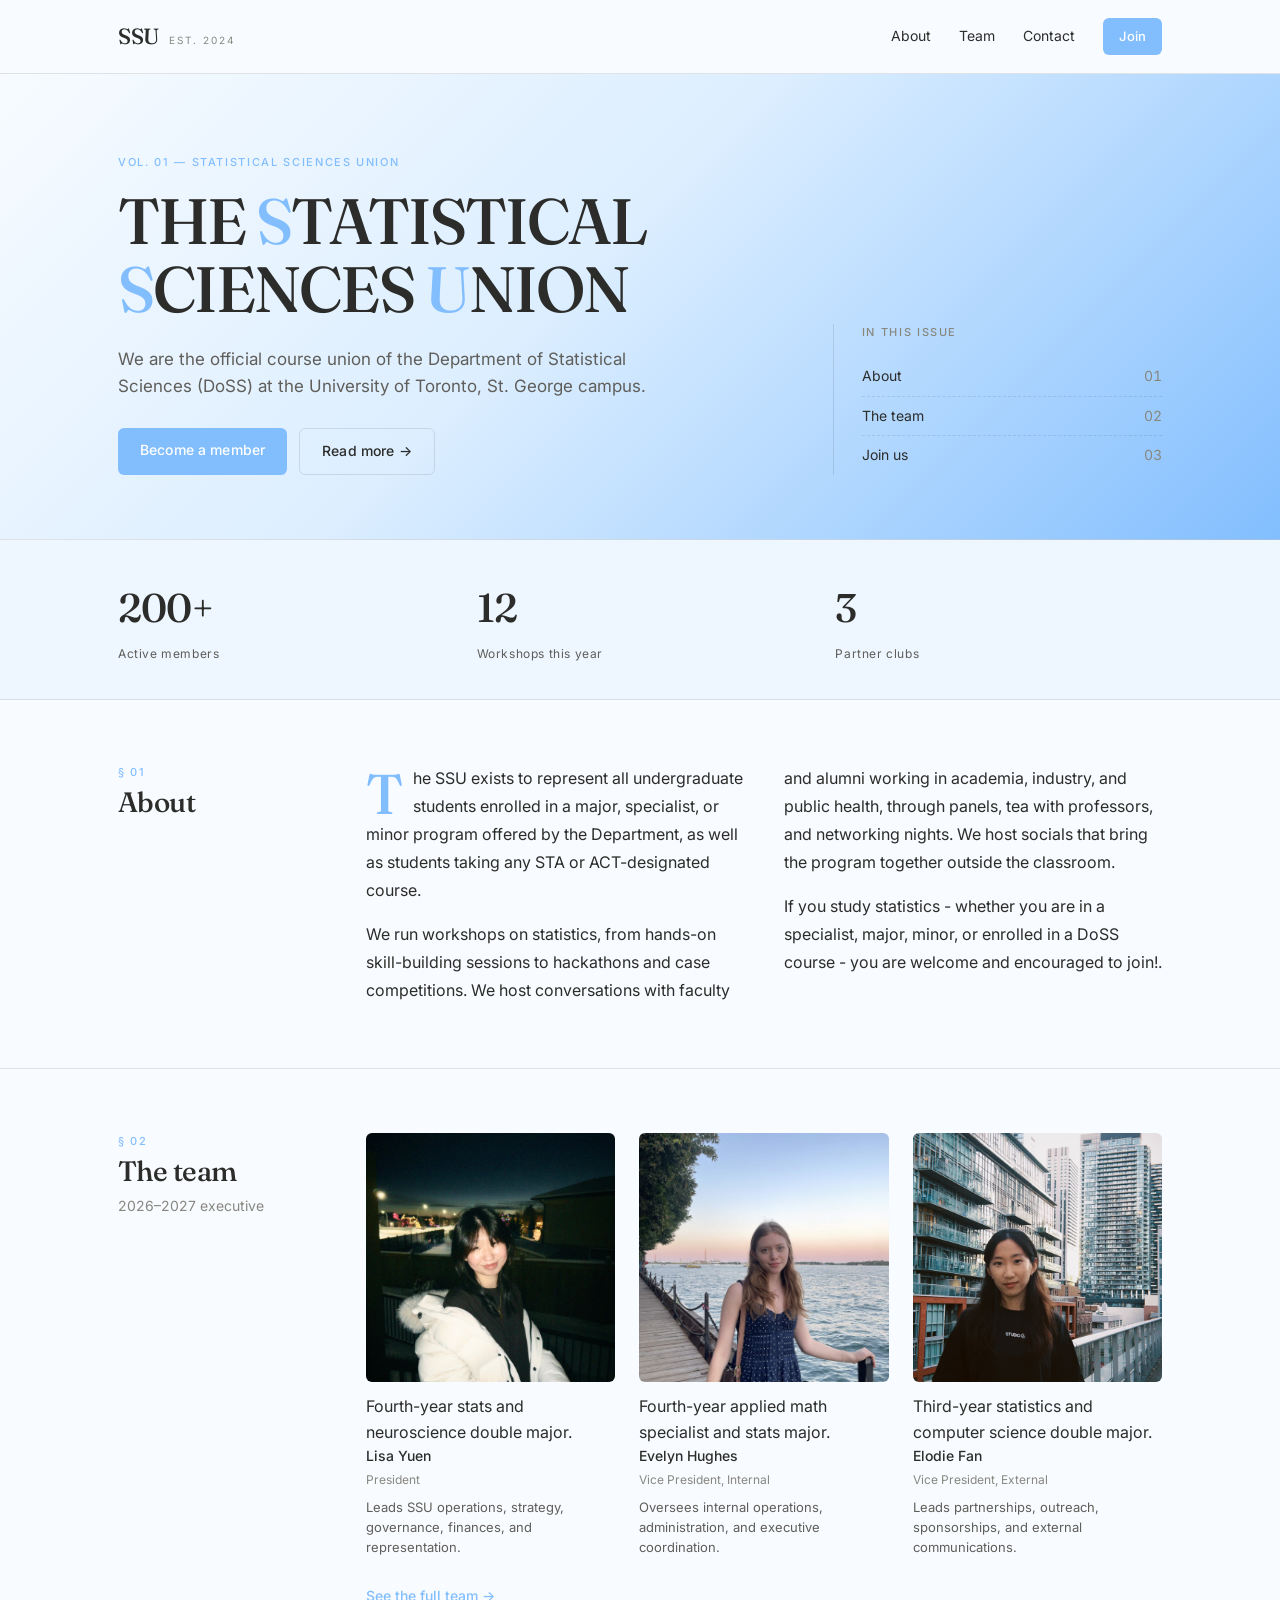
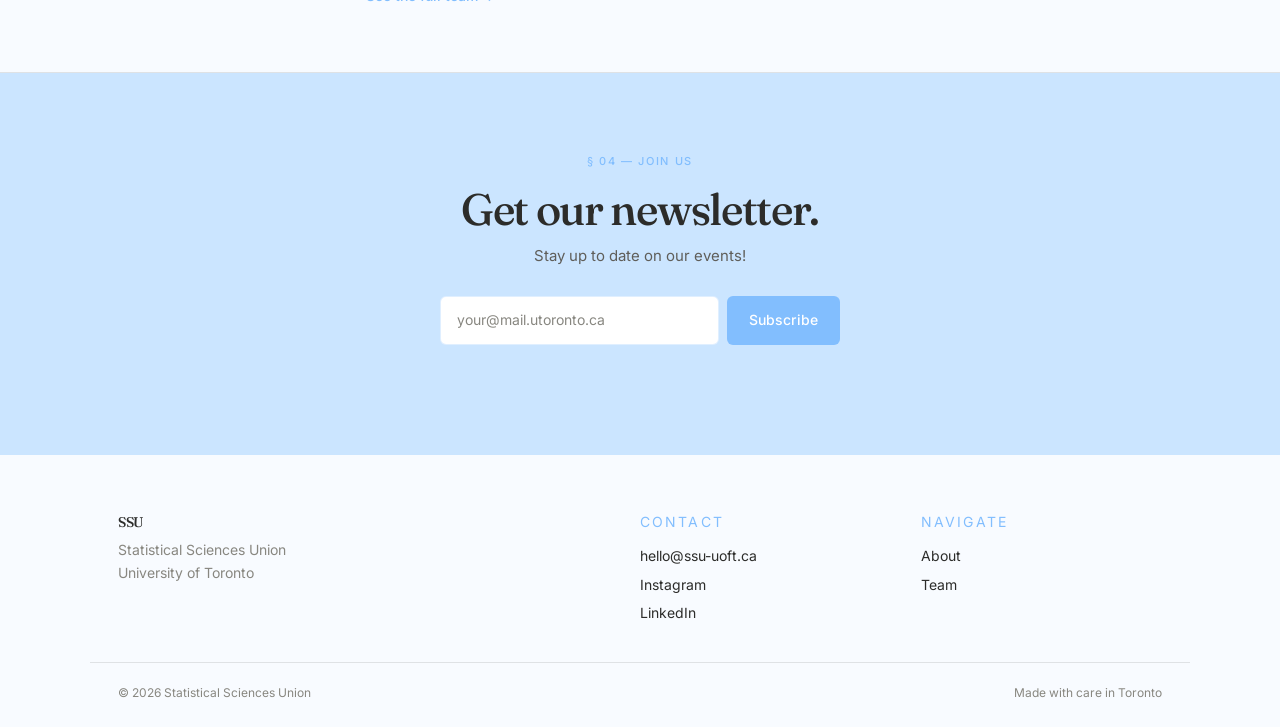
==== commit f9ed13aa: "commented out resources page" ====
--- a/index.html
+++ b/index.html
@@ -39,9 +39,8 @@
           <ol class="toc">
             <li><a href="#about"><span>About</span><span class="toc__num">01</span></a></li>
             <li><a href="pages/team.html"><span>The team</span><span class="toc__num">02</span></a></li>
-            <li><a href="pages/resources.html"><span>Resources</span><span class="toc__num">03</span></a></li>
-            <li><a href="pages/events.html"><span>Events</span><span class="toc__num">04</span></a></li>
-            <li><a href="#join"><span>Join us</span><span class="toc__num">05</span></a></li>
+            <!-- <li><a href="pages/resources.html"><span>Resources</span><span class="toc__num">03</span></a></li> -->
+            <li><a href="#join"><span>Join us</span><span class="toc__num">03</span></a></li>
           </ol>
         </aside>
       </div>
@@ -55,11 +54,11 @@
           <p class="stat__label">Active members</p>
         </div>
         <div class="stat">
-          <p class="stat__num">n</p>
+          <p class="stat__num">12</p>
           <p class="stat__label">Workshops this year</p>
         </div>
         <div class="stat">
-          <p class="stat__num">n</p>
+          <p class="stat__num">3</p>
           <p class="stat__label">Partner clubs</p>
         </div>
       </div>
@@ -77,7 +76,7 @@
             The SSU exists to represent all undergraduate students enrolled in a major, specialist, or minor program offered by the Department, as well as students taking any STA or ACT-designated course.
           </p>
           <p>
-            We run workshops on statistics, from hands-on skill-building sessions to hackathons and case competitions. We host conversations with faculty and alumni working in academia, industry, and public health, through panels, tea with professors, and networking nights. We host socials that bring the program together outside the classroom. We maintain study resources our members actually use, with regular study sessions built into the year. 
+            We run workshops on statistics, from hands-on skill-building sessions to hackathons and case competitions. We host conversations with faculty and alumni working in academia, industry, and public health, through panels, tea with professors, and networking nights. We host socials that bring the program together outside the classroom.
           </p>
           <p>
             If you study statistics - whether you are in a specialist, major, minor, or enrolled in a DoSS course - you are welcome and encouraged to join!.
@@ -101,7 +100,7 @@
       </div>
     </section>
 
-
+    <!--
     <section class="article" id="resources">
       <div class="container article__grid">
         <header class="article__header">
@@ -137,7 +136,7 @@
         </div>
       </div>
     </section>
-
+    -->
 
     <section class="join" id="join">
       <div class="container join__inner">
--- a/assets/css/main.css
+++ b/assets/css/main.css
@@ -6,15 +6,15 @@
 /* ---------- Design tokens ---------- */
 :root {
   /* Colors */
-  --paper: #FAF7F0;
-  --paper-warm: #F1ECE0;
+  --paper: #F8FBFF;
+  --paper-warm: #EEF6FF;
   --ink: #2C2C2A;
   --ink-soft: #5F5E5A;
   --ink-mute: #888780;
   --rule: rgba(44, 44, 42, 0.12);
   --rule-soft: rgba(44, 44, 42, 0.08);
-  --accent: #5BA3D0;
-  --accent-deep: #2F7BAB;
+  --accent: #82BEFE;
+  --accent-deep: #5FA8F5;
   --card: #FFFFFF;
 
   /* Type */
@@ -146,10 +146,13 @@
   letter-spacing: 0.01em;
 }
 .btn--primary {
-  background: var(--accent);
-  color: #fff;
-}
-.btn--primary:hover { background: var(--accent-deep); }
+  background: #82BEFE;
+  color: white;
+  border: none;
+}
+.btn--primary:hover {
+  background: #6FB2FF;
+}
 .btn--ghost {
   background: transparent;
   color: var(--ink);
@@ -230,6 +233,12 @@
 
 /* ---------- Hero ---------- */
 .hero {
+  background: linear-gradient(
+    135deg,
+    #F7FBFF 0%,
+    #DCEEFF 45%,
+    #82BEFE 100%
+  );
   padding: 80px 0 64px;
   border-bottom: 1px solid var(--rule);
 }
@@ -402,8 +411,8 @@
 
 /* ---------- Join / Newsletter ---------- */
 .join {
-  background: var(--ink);
-  color: var(--paper);
+  background: #CBE5FF;
+  color: var(--ink);
   padding: 80px 0;
   text-align: center;
 }
@@ -412,12 +421,12 @@
   font-size: 44px;
   line-height: 1.05;
   margin: 0 0 12px;
-  color: var(--paper);
+  color: var(--ink);
   letter-spacing: -0.03em;
 }
 .join__lede {
   font-size: 15px;
-  color: #B4B2A9;
+  color: var(--ink-soft);
   margin: 0 0 28px;
 }
 .join__form {
@@ -428,9 +437,9 @@
 }
 .join__form input {
   flex: 1;
-  background: #444441;
-  border: 1px solid #555550;
-  color: var(--paper);
+  background: white;
+  border: 1px solid rgba(130, 190, 254, 0.25);
+  color: var(--ink);
   padding: 12px 16px;
   border-radius: var(--radius);
   font: inherit;
@@ -442,7 +451,7 @@
 .join__form input::placeholder { color: var(--ink-mute); }
 .join__note {
   font-size: 13px;
-  color: #B4B2A9;
+  color: var(--ink-soft);
   margin: 12px 0 0;
   min-height: 18px;
 }
@@ -482,6 +491,12 @@
 
 /* ---------- Sub-page header ---------- */
 .page-header {
+  background: linear-gradient(
+    135deg,
+    #F7FBFF 0%,
+    #DCEEFF 45%,
+    #82BEFE 100%
+  );
   padding: 72px 0 56px;
   border-bottom: 1px solid var(--rule);
 }
@@ -525,10 +540,10 @@
 
 /* ---------- CTA section ---------- */
 .cta-section {
-  background: var(--paper-warm);
-  padding: 64px 0;
+  background: #CBE5FF;
+  color: var(--ink);
+  padding: 80px 0;
   text-align: center;
-  border-top: 1px solid var(--rule);
 }
 .cta-section__inner { max-width: 520px; margin: 0 auto; }
 .cta-section .section-title { margin-bottom: 12px; }
